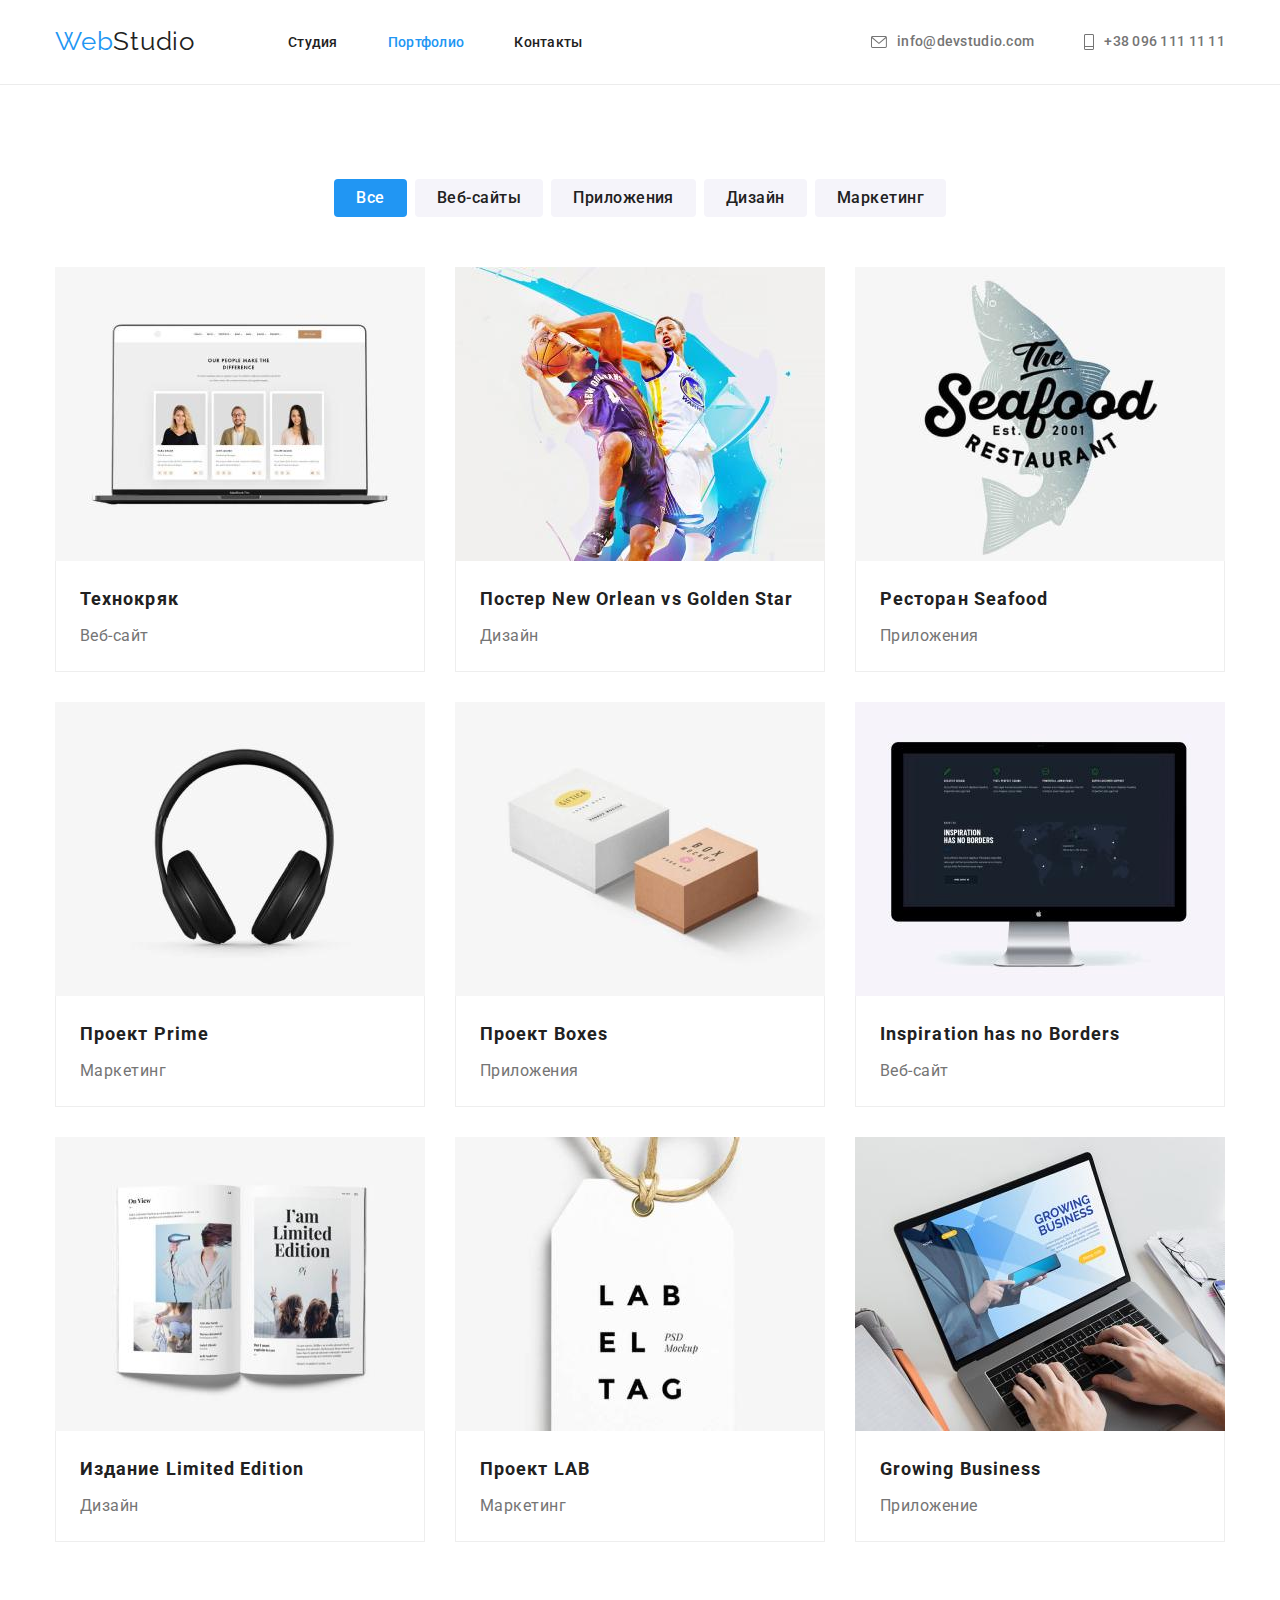
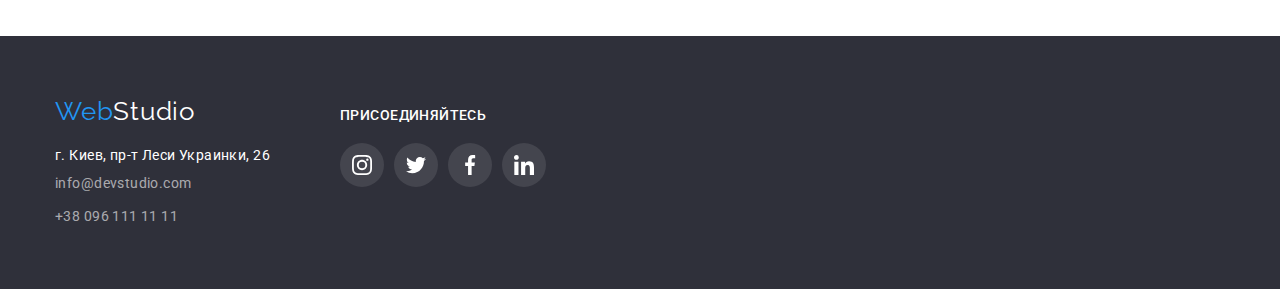
==== portfolio.html @ b247618d "hw5" ====
<!DOCTYPE html>
<html lang="ru">
  <head>
    <meta charset="UTF-8" />
    <meta http-equiv="X-UA-Compatible" content="IE=edge" />
    <meta name="viewport" content="width=device-width, initial-scale=1.0" />
    <title>Портфолио</title>

    <link
      rel="stylesheet"
      href="https://cdnjs.cloudflare.com/ajax/libs/modern-normalize/1.1.0/modern-normalize.min.css"
      integrity="sha512-wpPYUAdjBVSE4KJnH1VR1HeZfpl1ub8YT/NKx4PuQ5NmX2tKuGu6U/JRp5y+Y8XG2tV+wKQpNHVUX03MfMFn9Q=="
      crossorigin="anonymous"
      referrerpolicy="no-referrer"
    />
    <link
      rel="stylesheet"
      href="https://cdnjs.cloudflare.com/ajax/libs/modern-normalize/1.1.0/modern-normalize.css"
      integrity="sha512-Y0MM+V6ymRKN2zStTqzQ227DWhhp4Mzdo6gnlRnuaNCbc+YN/ZH0sBCLTM4M0oSy9c9VKiCvd4Jk44aCLrNS5Q=="
      crossorigin="anonymous"
      referrerpolicy="no-referrer"
    />
    <link rel="preconnect" href="https://fonts.googleapis.com" />
    <link rel="preconnect" href="https://fonts.gstatic.com" crossorigin />
    <link
      href="https://fonts.googleapis.com/css2?family=Raleway:wght@700&family=Roboto:wght@400;500;700;900&display=swap"
      rel="stylesheet"
    />
    <link rel="preconnect" href="https://fonts.gstatic.com" />
    <link rel="stylesheet" href="./css/styles.css" />
  </head>

  <body class="body">
    <header class="page-header">
      <div class="container header-container">
        <!-- Хедер лого -->
        <nav class="site-nav">
          <a href="./index.html" class="header-logo"
            >Web<span class="logo-black">Studio</span></a
          >

          <!-- Навигація -->

          <ul class="site-nav list">
            <li class="menu-item">
              <a href="./index.html" class="link">Студия</a>
            </li>
            <li class="menu-item">
              <a href="./portfolio.html" class="link-current">Портфолио</a>
            </li>
            <li class="menu-item">
              <a href="#contacts" class="link">Контакты</a>
            </li>
          </ul>
        </nav>

        <!-- Контакти хедер -->
        <div class="header-contacts">
          <ul class="contacts">
            <li class="contacts-item">
              <a href="mailto:info@devstudio.com" class="contacts-link">
                <svg class="icon-mail" width="16px" height="12px">
                  <use href="./images/sprite.svg#icon-envelope"></use>
                </svg>
                info@devstudio.com</a
              >
            </li>
            <li class="contacts-item">
              <a href="tel:+380961111111" class="contacts-link">
                <svg class="icon-smartphone" width="10px" height="16px">
                  <use href="./images/sprite.svg#icon-cell"></use>
                </svg>
                +38 096 111 11 11</a
              >
            </li>
          </ul>
        </div>
      </div>
    </header>

    <main>
      <!-- Фільтр -->
      <section class="section">
        <div class="container buttons-container">
          <h1 class="visually-hidden">Портфолио</h1>
          <ul class="buttons">
            <li class="button-btn">
              <button type="button" class="btn-current">Все</button>
            </li>
            <li class="button-btn">
              <button type="button" class="btn">Веб-сайты</button>
            </li>
            <li class="button-btn">
              <button type="button" class="btn">Приложения</button>
            </li>
            <li class="button-btn">
              <button type="button" class="btn">Дизайн</button>
            </li>
            <li class="button-btn">
              <button type="button" class="btn">Маркетинг</button>
            </li>
          </ul>
        </div>

        <div class="container">
          <h2 class="visually-hidden">Наші роботи</h2>
          <ul class="projects">
            <li class="project-content">
              <img
                src="./images/technocrack.jpg"
                alt="Технокряк"
                width="370"
                height="294"
              />
              <div class="project-name">
                <h3 class="project">Технокряк</h3>
                <p class="text-name">Веб-сайт</p>
              </div>
            </li>

            <li class="project-content">
              <img
                src="./images/neworlan.jpg"
                alt="Постер"
                width="370"
                height="294"
              />
              <div class="project-name">
                <h3 class="project">
                  Постер <span lang="en">New Orlean vs Golden Star</span>
                </h3>
                <p class="text-name">Дизайн</p>
              </div>
            </li>

            <li class="project-content">
              <img
                src="./images/seafood.jpg"
                alt="Приложения"
                width="370"
                height="294"
              />
              <div class="project-name">
                <h3 class="project">Ресторан <span lang="en">Seafood</span></h3>
                <p class="text-name">Приложения</p>
              </div>
            </li>

            <li class="project-content">
              <img
                src="./images/prime.jpg"
                alt="Проект Prime"
                width="370"
                height="294"
              />
              <div class="project-name">
                <h3 class="project">Проект <span lang="en">Prime</span></h3>
                <p class="text-name">Маркетинг</p>
              </div>
            </li>

            <li class="project-content">
              <img
                src="./images/boxes.jpg"
                alt="Проект Boxes"
                width="370"
                height="294"
              />
              <div class="project-name">
                <h3 class="project">Проект <span lang="en">Boxes</span></h3>
                <p class="text-name">Приложения</p>
              </div>
            </li>

            <li class="project-content">
              <img
                src="./images/borders.jpg"
                alt="Inspiration has no Borders"
                width="370"
                height="294"
              />
              <div class="project-name">
                <h3 class="project" lang="en">Inspiration has no Borders</h3>
                <p class="text-name">Веб-сайт</p>
              </div>
            </li>

            <li class="project-content">
              <img
                src="./images/limitededition.jpg"
                alt="Издание Limited Edition"
                width="370"
                height="294"
              />
              <div class="project-name">
                <h3 class="project" lang="en">Издание Limited Edition</h3>
                <p class="text-name">Дизайн</p>
              </div>
            </li>

            <li class="project-content">
              <img
                src="./images/lab.jpg"
                alt="Проект LAB"
                width="370"
                height="294"
              />
              <div class="project-name">
                <h3 class="project">Проект <span lang="en">LAB</span></h3>
                <p class="text-name">Маркетинг</p>
              </div>
            </li>

            <li class="project-content">
              <img
                src="./images/business.jpg"
                alt="Growing Business"
                width="370"
                height="294"
              />
              <div class="project-name">
                <h3 class="project" lang="en">Growing Business</h3>
                <p class="text-name">Приложение</p>
              </div>
            </li>
          </ul>
        </div>
      </section>
    </main>

    <!-- Футер -->
    <footer class="page-footer">
      <div class="container footer-info">
        <div>
          <a href="./index.html" class="footer-logo"
            >Web<span class="logo-white">Studio</span></a
          >

          <!-- Адреса -->
          <address class="contacts adress" id="contacts">
            <ul>
              <li class="footer-adress">
                <a class="adress-info" href="/"
                  >г. Киев, пр-т Леси Украинки, 26
                </a>
              </li>
              <li class="footer-adress">
                <a
                  href="mailto:info@devstudio.com"
                  class="footer-contacts contacts-footer"
                  >info@devstudio.com</a
                >
              </li>
              <li class="footer-adress">
                <a href="tel:+380961111111" class="footer-contacts tel"
                  >+38 096 111 11 11</a
                >
              </li>
            </ul>
          </address>
        </div>

        <div class="join-rights">
          <h3 class="join">присоединяйтесь</h3>
          <ul class="footer-social">
            <li class="item-social">
              <a href="" class="link-social">
                <svg class="icon-social" width="20px" height="20px">
                  <use href="./images/sprite.svg#icon-instagram"></use>
                </svg>
              </a>
            </li>

            <li class="item-social">
              <a href="" class="link-social">
                <svg class="icon-social" width="20px" height="20px">
                  <use href="./images/sprite.svg#icon-twitter"></use>
                </svg>
              </a>
            </li>

            <li class="item-social">
              <a href="" class="link-social">
                <svg class="icon-social" width="20px" height="20px">
                  <use href="./images/sprite.svg#icon-facebook"></use>
                </svg>
              </a>
            </li>

            <li class="item-social">
              <a href="" class="link-social">
                <svg class="icon-social" width="20px" height="20px">
                  <use href="./images/sprite.svg#icon-linkedin"></use>
                </svg>
              </a>
            </li>
          </ul>
        </div>
      </div>
    </footer>
  </body>
</html>
---- css/styles.css ----
:root {
  --primary-text-color: #212121;
  --title-text-color: #757575;
  --accent-color: #ffffff;
  --hover-color: #2196f3;
  --time: 250ms;
  --effect: cubic-bezier(0.4, 0, 0.2, 1);
}

/*---------------reset--------------*/
p,
h1,
h2,
h3,
h4,
h5,
h6 {
  margin: 0;
}

ul {
  margin: 0;
  padding: 0;
}

button {
  cursor: pointer;
}

.section {
  padding-top: 94px;
  padding-bottom: 94px;
}

img {
  display: block;
}

/*---------------hidden--------------*/
.visually-hidden {
  position: absolute;
  white-space: nowrap;
  width: 1px;
  height: 1px;
  overflow: hidden;
  border: 0;
  padding: 0;
  clip: rect(0 0 0 0);
  clip-path: inset(50%);
  margin: -1px;
}

/* list-style: none */
.features-list,
.directions,
.team,
.buttons,
.projects,
.site-nav,
.contacts,
.footer-list,
.clients-item,
.social-item,
.footer-adress,
.item-social {
  list-style: none;
}

/*---------------body---------------*/
.body {
  font-family: "Roboto", sans-serif;
  background-color: var(--accent-color);
  color: var(--primary-text-color);
}

.container {
  width: 1200px;
  padding-left: 15px;
  padding-right: 15px;
  margin: 0 auto 0 auto;
}

.header-container,
.site-nav,
.contacts {
  display: flex;
  align-items: center;
}

/*---------------header---------------*/
.header-logo {
  font-family: "Raleway", sans-serif;
  text-decoration: none;
  font-size: 26px;
  line-height: 1.2;
  letter-spacing: 0.03em;
  color: var(--hover-color);
}

.page-header {
  border-bottom: 1px solid #ececec;
}

.logo-black {
  margin-right: 93px;
  transition: color 250ms cubic-bezier(0.4, 0, 0.2, 1);
}

.header-logo {
  padding-top: 24px;
  padding-bottom: 25px;
}

.logo-black {
  color: var(--primary-text-color);
}

.header-logo:hover > .logo-black,
.header-logo:focus > .logo-black,
.footer-logo:hover > .logo-white,
.footer-logo:focus > .logo-white {
  color: var(--hover-color);
}

/* site-nav */
.site-nav .link:hover,
.site-nav .link:focus {
  color: var(--hover-color);
}

.link-current {
  text-decoration: none;
  font-weight: 500;
  font-size: 14px;
  line-height: 1.14;
  letter-spacing: 0.02em;
  color: var(--hover-color);
}

.site-nav .link {
  text-decoration: none;
  font-weight: 500;
  font-size: 14px;
  line-height: 1.14;
  letter-spacing: 0.02em;
  color: var(--primary-text-color);
  transition: color 250ms cubic-bezier(0.4, 0, 0.2, 1);
}

.menu-item,
.contacts-item:not(:last-child) {
  margin-right: 50px;
}

.navigation {
  padding-top: 32px;
  padding-bottom: 32px;
}

/* contacts-link */
.contacts-link:hover,
.contacts-link:focus {
  text-decoration: none;
  color: var(--hover-color);
}
.contacts-link {
  display: flex;
  align-items: center;
  justify-content: center;
  text-decoration: none;
  font-weight: 500;
  font-size: 14px;
  line-height: 1.14;
  letter-spacing: 0.02em;
  color: var(--title-text-color);
}

.header-contacts {
  margin-left: auto;
  padding-top: 34px;
  padding-bottom: 34px;
}

/*---------------hero---------------*/
.hero-title {
  font-weight: 900;
  font-size: 44px;
  line-height: 1.36;
  letter-spacing: 0.06em;
  text-transform: uppercase;
  color: var(--accent-color);
}

.hero-title {
  margin-bottom: 30px;
}

.hero {
  max-width: 1600px;
  height: 600px;
  margin: 0 auto;
  background: #2f303a;
  background-image: linear-gradient(
      to right,
      rgba(47, 48, 58, 0.4),
      rgba(47, 48, 58, 0.4)
    ),
    url("../images/hero.jpg");
  background-repeat: no-repeat;
  background-position: center;
  background-size: cover;
}

.hero {
  padding-top: 200px;
  padding-bottom: 200px;
  text-align: center;
}

/* button */
.button-hero {
  font-family: inherit;
  font-weight: 700;
  font-size: 16px;
  line-height: 1.87;
  letter-spacing: 0.06em;
  border: none;
  color: var(--accent-color);
  background: var(--hover-color);
  box-shadow: 0px 4px 4px rgba(0, 0, 0, 0.15);
  border-radius: 4px;
  width: 200px;
  height: 50px;
  left: 700px;
  top: 430px;
}

.button-hero {
  align-content: center;
  padding-top: 10px;
  padding-right: 32px;
  padding-bottom: 10px;
  padding-left: 32px;
  width: auto;
}

.button-hero:hover,
.button-hero:focus {
  font-size: 16px;
  line-height: 1.87;
  letter-spacing: 0.06em;
  background: #188ce8;
  box-shadow: 0px 4px 4px rgba(0, 0, 0, 0.15);
  border-radius: 4px;
}

/*---------------features---------------*/
.features-list .title-features {
  font-weight: bold;
  font-size: 14px;
  line-height: 1.14;
  letter-spacing: 0.03em;
  text-transform: uppercase;
  color: var(--primary-text-color);
}

.features-list .text {
  font-size: 14px;
  line-height: 1.71;
  letter-spacing: 0.03em;
  color: var(--title-text-color);
}

.features-list {
  display: flex;
  margin-left: -30px;
}

.text-features {
  flex-basis: calc(100% / 4 - 30px);
  margin-left: 30px;
}

.text-features,
.text {
  width: 270px;
  padding-bottom: 0;
}

/* section */
.section-title {
  font-size: 36px;
  line-height: 1.16;
  letter-spacing: 0.03em;
  color: var(--primary-text-color);
}

.title-features {
  margin-bottom: 10px;
}

.section-title {
  display: flex;
  justify-content: center;
  margin-bottom: 50px;
}

.directions {
  display: flex;
  margin-left: -30px;
}

.directions-title {
  padding-top: 0;
}

.directions-images {
  flex-basis: calc(100% / 3 - 370px);
  margin-left: 30px;
}

/* team */
.team .title {
  font-weight: 500;
  font-size: 16px;
  line-height: 1.18;
  letter-spacing: 0.03em;
  color: var(--primary-text-color);
}

.team .text {
  text-align: center;
}

.title {
  text-align: center;
  margin-bottom: 10px;
}

.team {
  display: flex;
  margin-left: -30px;
}

.team-info {
  padding-top: 30px;
  padding-bottom: 30px;
}

.team-images {
  flex-basis: calc(100% / 4 - 270px);
  margin-left: 30px;
  background: #ffffff;
  box-shadow: 0px 1px 3px rgba(0, 0, 0, 0.12), 0px 1px 1px rgba(0, 0, 0, 0.14),
    0px 2px 1px rgba(0, 0, 0, 0.2);
  border-radius: 0px 0px 4px 4px;
}

.team .text,
.text-name {
  font-size: 16px;
  line-height: 0.84;
  letter-spacing: 0.03em;
  color: var(--title-text-color);
}

.section-team {
  background: #f5f4fa;
}

/*---------------portfolio---------------*/
/* button */
.btn {
  font-family: inherit;
  font-weight: 500;
  font-size: 16px;
  line-height: 1.63;
  letter-spacing: 0.03em;
  border: none;
  color: var(--primary-text-color);
  background: #f5f4fa;
  border-radius: 4px;
}

.btn,
.btn-current {
  padding-top: 6px;
  padding-bottom: 6px;
  padding-left: 22px;
  padding-right: 22px;
}

.btn-current {
  font-family: inherit;
  font-weight: 500;
  font-size: 16px;
  line-height: 1.62;
  text-align: center;
  letter-spacing: 0.03em;
  border: none;
  color: var(--accent-color);
  background: var(--hover-color);
  border-radius: 4px;
  width: 73px;
  height: 38px;
  left: 495px;
  top: 174px;
}

.btn:hover,
.btn:focus,
.btn-current:hover,
.btn-current:focus {
  color: var(--accent-color);
  background: var(--hover-color);
  box-shadow: 0px 3px 1px rgba(0, 0, 0, 0.1), 0px 1px 2px rgba(0, 0, 0, 0.08),
    0px 2px 2px rgba(0, 0, 0, 0.12);
  border-radius: 4px;
}

.buttons {
  display: flex;
  justify-content: center;
  margin-bottom: 50px;
}

.button-btn:not(:last-child) {
  margin-right: 8px;
}

/* projects */

.project-content:hover {
  box-shadow: 0px 1px 1px rgba(0, 0, 0, 0.12), 0px 4px 4px rgba(0, 0, 0, 0.06),
    1px 4px 6px rgba(0, 0, 0, 0.16);
}

.project {
  font-size: 18px;
  line-height: 2;
  letter-spacing: 0.06em;
  margin-bottom: 4px;
}

.projects .text,
.text-name {
  font-size: 16px;
  line-height: 1.87;
  letter-spacing: 0.03em;
  color: var(--title-text-color);
}

.projects {
  display: flex;
  flex-wrap: wrap;
  margin-left: -30px;
  margin-top: -30px;
}

.project-content {
  flex-basis: calc((100% - 3 * 30px) / 9);
  margin-left: 30px;
  margin-top: 30px;
}

.project-name {
  padding-left: 24px;
  padding-top: 20px;
  padding-right: 24px;
  padding-bottom: 20px;
  border-right: 1px solid #eeeeee;
  border-bottom: 1px solid #eeeeee;
  border-left: 1px solid #eeeeee;
  background: #ffffff;
}

/*---------------footer--------------*/
.footer-logo {
  font-family: "Raleway", sans-serif;
  text-decoration: none;
  font-size: 26px;
  line-height: 1.2;
  letter-spacing: 0.03em;
  color: var(--hover-color);
}

.logo-white {
  color: var(--accent-color);
}

.page-footer {
  background: #2f303a;
  padding-top: 60px;
  padding-bottom: 60px;
}

/* address */
.contacts {
  font-style: normal;
  font-size: 14px;
  line-height: 1.71;
  letter-spacing: 0.03em;
  color: var(--accent-color);
}

.footer-contacts {
  text-decoration: none;
  font-style: normal;
  font-size: 14px;
  line-height: 1.71;
  letter-spacing: 0.03em;
  color: rgba(255, 255, 255, 0.6);
}

.footer-contacts:hover,
.footer-contacts:focus {
  text-decoration: none;
  color: var(--hover-color);
}

.footer-logo {
  display: flex;
  margin-bottom: 20px;
}

.contacts .adress {
  display: flex;
  margin-bottom: 9px;
}

.footer-adress {
  display: flex;
  flex-direction: column;
}

.contacts-footer {
  margin-bottom: 9px;
}

.contacts .adress {
  display: inline-block;
}

.adress-info {
  margin-bottom: 9px;
  text-decoration: none;
  font-size: 14px;
  line-height: 1.17;
  letter-spacing: 0.03em;
  color: #ffffff;
}

.adress-info:hover,
.adress-info:focus {
  color: var(--hover-color);
}

/*---------------sprites-styles-------------*/

/* icon footer */
.icon-mail,
.icon-smartphone {
  fill: currentColor;
  margin-right: 10px;
}

.section-icons {
  width: 270px;
  height: 120px;
  background-color: #f5f4fa;
  border-radius: 4px;
  display: block;
  margin-bottom: 30px;
  display: flex;
  justify-content: center;
  align-items: center;
}

/* clients */

.clients-list {
  display: flex;
}

.clients-item:not(:last-child) {
  margin-right: 30px;
}

.clients-after-items {
  width: 170px;
  height: 92px;
  border: 1px solid #afb1b8;
  border-radius: 4px;
  background-position: center;
  background-size: 106px;
  background-repeat: no-repeat;
}

.clients-after-items:hover,
.clients-after-items:focus {
  border-color: var(--hover-color);
}

.clients-link {
  width: 100%;
  height: 100%;
  display: flex;
  align-items: center;
  justify-content: center;
  fill: #afb1b8;
}

.clients-link:hover,
.clients-link:focus {
  fill: var(--hover-color);
}

/* social networks */

.team-social {
  display: flex;
  align-items: center;
  margin-top: 16px;
  padding-left: 32px;
  padding-right: 32px;
}

.social-item {
  width: 44px;
  height: 44px;
}

.social-link {
  width: 100%;
  height: 100%;
  display: block;
  border-radius: 50%;
  display: flex;
  align-items: center;
  justify-content: center;
}

.social-icon {
  fill: #afb1b8;
}

.social-item:not(:last-child) {
  margin-right: 10px;
}

.social-link:hover,
.social-link:focus {
  background-color: var(--hover-color);
}

.social-link:hover .social-icon,
.social-link:focus .social-icon {
  fill: var(--accent-color);
}

/* footer socials */

.join {
  font-weight: 500;
  font-size: 14px;
  line-height: 16px;
  letter-spacing: 0.03em;
  text-transform: uppercase;
  color: #ffffff;
  margin-bottom: 20px;
}

.footer-info {
  display: flex;
  align-items: baseline;
}

.footer-social {
  display: flex;
  align-items: center;
}

.join-rights {
  margin-left: 70px;
}

.link-social {
  width: 100%;
  height: 100%;
  display: block;
  border-radius: 50%;
  display: flex;
  align-items: center;
  justify-content: center;
  background-color: rgba(255, 255, 255, 0.1);
}

.link-social:hover,
.link-social:focus {
  background-color: var(--hover-color);
}

.link-social:hover .icon-social,
.link-social:focus .icon-social {
  fill: var(--accent-color);
}

.icon-social {
  fill: var(--accent-color);
}

.item-social:not(:last-child) {
  margin-right: 10px;
}

.item-social {
  width: 44px;
  height: 44px;
}
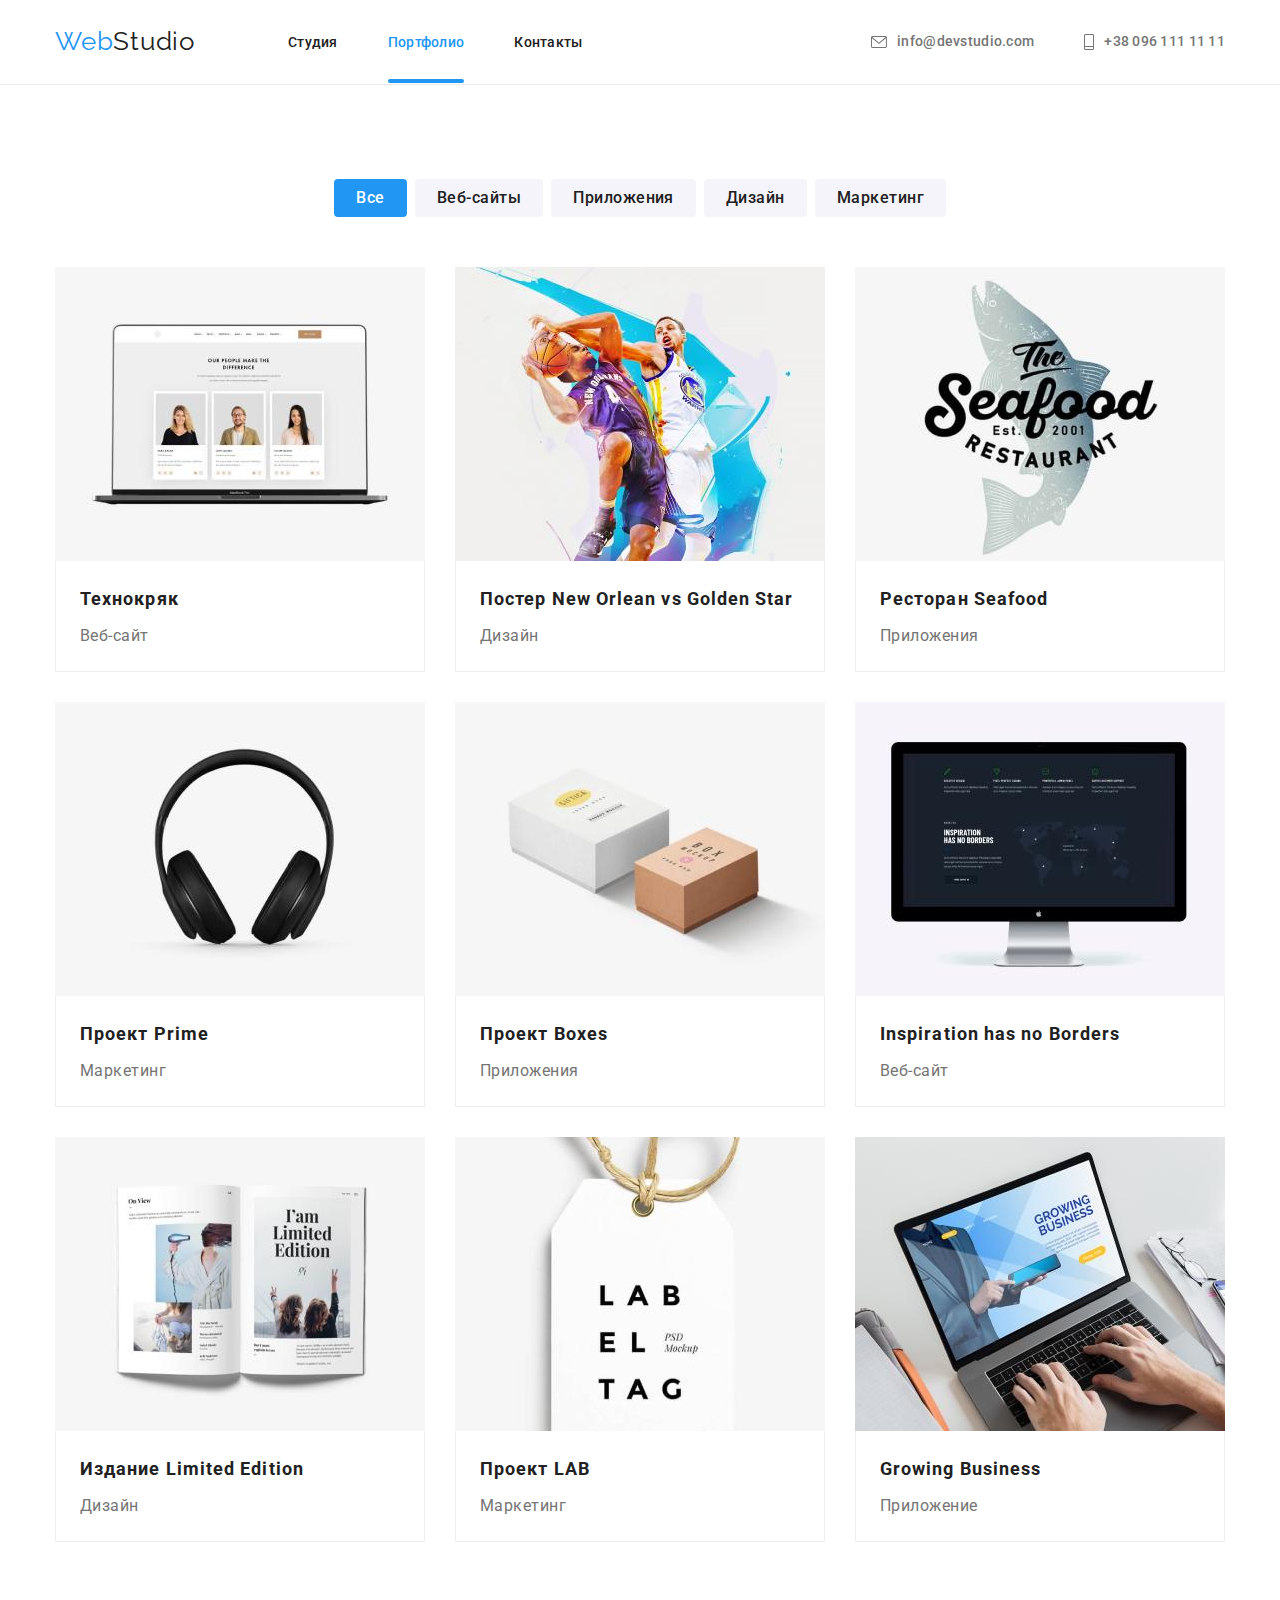
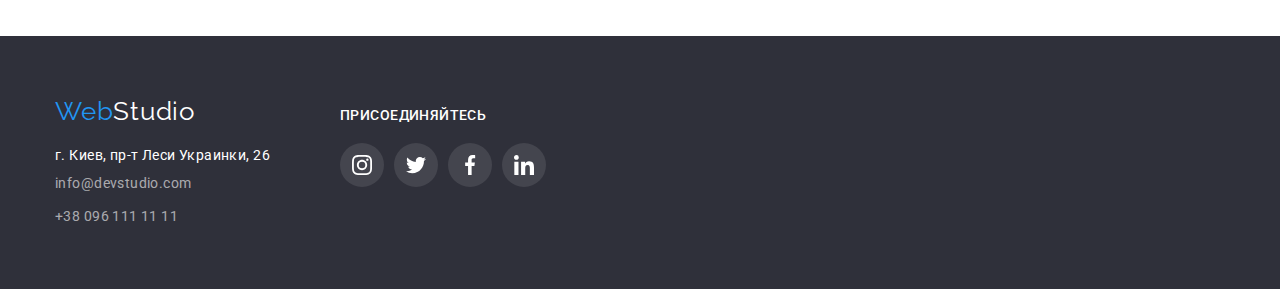
==== commit e2cfb86d: "стилізація current" ====
--- a/portfolio.html
+++ b/portfolio.html
@@ -46,7 +46,9 @@
               <a href="./index.html" class="link">Студия</a>
             </li>
             <li class="menu-item">
-              <a href="./portfolio.html" class="link-current">Портфолио</a>
+              <a href="./portfolio.html" class="link-current current"
+                >Портфолио</a
+              >
             </li>
             <li class="menu-item">
               <a href="#contacts" class="link">Контакты</a>
@@ -106,12 +108,19 @@
           <h2 class="visually-hidden">Наші роботи</h2>
           <ul class="projects">
             <li class="project-content">
-              <img
-                src="./images/technocrack.jpg"
-                alt="Технокряк"
-                width="370"
-                height="294"
-              />
+              <div class="title-info-project">
+                <img
+                  src="./images/technocrack.jpg"
+                  alt="Технокряк"
+                  width="370"
+                  height="294"
+                />
+                <p class="project-info-title">
+                  Технокряк это современная площадка распространения
+                  коронавируса. Компании используют эту платформу для цифрового
+                  шпионажа и атак на защищённые сервера конкурентов.
+                </p>
+              </div>
               <div class="project-name">
                 <h3 class="project">Технокряк</h3>
                 <p class="text-name">Веб-сайт</p>
@@ -119,12 +128,19 @@
             </li>
 
             <li class="project-content">
-              <img
-                src="./images/neworlan.jpg"
-                alt="Постер"
-                width="370"
-                height="294"
-              />
+              <div class="title-info-project">
+                <img
+                  src="./images/neworlan.jpg"
+                  alt="Постер"
+                  width="370"
+                  height="294"
+                />
+                <p class="project-info-title">
+                  Технокряк это современная площадка распространения
+                  коронавируса. Компании используют эту платформу для цифрового
+                  шпионажа и атак на защищённые сервера конкурентов.
+                </p>
+              </div>
               <div class="project-name">
                 <h3 class="project">
                   Постер <span lang="en">New Orlean vs Golden Star</span>
@@ -134,12 +150,19 @@
             </li>
 
             <li class="project-content">
-              <img
-                src="./images/seafood.jpg"
-                alt="Приложения"
-                width="370"
-                height="294"
-              />
+              <div class="title-info-project">
+                <img
+                  src="./images/seafood.jpg"
+                  alt="Приложения"
+                  width="370"
+                  height="294"
+                />
+                <p class="project-info-title">
+                  Технокряк это современная площадка распространения
+                  коронавируса. Компании используют эту платформу для цифрового
+                  шпионажа и атак на защищённые сервера конкурентов.
+                </p>
+              </div>
               <div class="project-name">
                 <h3 class="project">Ресторан <span lang="en">Seafood</span></h3>
                 <p class="text-name">Приложения</p>
@@ -147,12 +170,19 @@
             </li>
 
             <li class="project-content">
-              <img
-                src="./images/prime.jpg"
-                alt="Проект Prime"
-                width="370"
-                height="294"
-              />
+              <div class="title-info-project">
+                <img
+                  src="./images/prime.jpg"
+                  alt="Проект Prime"
+                  width="370"
+                  height="294"
+                />
+                <p class="project-info-title">
+                  Технокряк это современная площадка распространения
+                  коронавируса. Компании используют эту платформу для цифрового
+                  шпионажа и атак на защищённые сервера конкурентов.
+                </p>
+              </div>
               <div class="project-name">
                 <h3 class="project">Проект <span lang="en">Prime</span></h3>
                 <p class="text-name">Маркетинг</p>
@@ -160,12 +190,19 @@
             </li>
 
             <li class="project-content">
-              <img
-                src="./images/boxes.jpg"
-                alt="Проект Boxes"
-                width="370"
-                height="294"
-              />
+              <div class="title-info-project">
+                <img
+                  src="./images/boxes.jpg"
+                  alt="Проект Boxes"
+                  width="370"
+                  height="294"
+                />
+                <p class="project-info-title">
+                  Технокряк это современная площадка распространения
+                  коронавируса. Компании используют эту платформу для цифрового
+                  шпионажа и атак на защищённые сервера конкурентов.
+                </p>
+              </div>
               <div class="project-name">
                 <h3 class="project">Проект <span lang="en">Boxes</span></h3>
                 <p class="text-name">Приложения</p>
@@ -173,12 +210,19 @@
             </li>
 
             <li class="project-content">
-              <img
-                src="./images/borders.jpg"
-                alt="Inspiration has no Borders"
-                width="370"
-                height="294"
-              />
+              <div class="title-info-project">
+                <img
+                  src="./images/borders.jpg"
+                  alt="Inspiration has no Borders"
+                  width="370"
+                  height="294"
+                />
+                <p class="project-info-title">
+                  Технокряк это современная площадка распространения
+                  коронавируса. Компании используют эту платформу для цифрового
+                  шпионажа и атак на защищённые сервера конкурентов.
+                </p>
+              </div>
               <div class="project-name">
                 <h3 class="project" lang="en">Inspiration has no Borders</h3>
                 <p class="text-name">Веб-сайт</p>
@@ -186,12 +230,19 @@
             </li>
 
             <li class="project-content">
-              <img
-                src="./images/limitededition.jpg"
-                alt="Издание Limited Edition"
-                width="370"
-                height="294"
-              />
+              <div class="title-info-project">
+                <img
+                  src="./images/limitededition.jpg"
+                  alt="Издание Limited Edition"
+                  width="370"
+                  height="294"
+                />
+                <p class="project-info-title">
+                  Технокряк это современная площадка распространения
+                  коронавируса. Компании используют эту платформу для цифрового
+                  шпионажа и атак на защищённые сервера конкурентов.
+                </p>
+              </div>
               <div class="project-name">
                 <h3 class="project" lang="en">Издание Limited Edition</h3>
                 <p class="text-name">Дизайн</p>
@@ -199,12 +250,19 @@
             </li>
 
             <li class="project-content">
-              <img
-                src="./images/lab.jpg"
-                alt="Проект LAB"
-                width="370"
-                height="294"
-              />
+              <div class="title-info-project">
+                <img
+                  src="./images/lab.jpg"
+                  alt="Проект LAB"
+                  width="370"
+                  height="294"
+                />
+                <p class="project-info-title">
+                  Технокряк это современная площадка распространения
+                  коронавируса. Компании используют эту платформу для цифрового
+                  шпионажа и атак на защищённые сервера конкурентов.
+                </p>
+              </div>
               <div class="project-name">
                 <h3 class="project">Проект <span lang="en">LAB</span></h3>
                 <p class="text-name">Маркетинг</p>
@@ -212,12 +270,19 @@
             </li>
 
             <li class="project-content">
-              <img
-                src="./images/business.jpg"
-                alt="Growing Business"
-                width="370"
-                height="294"
-              />
+              <div class="title-info-project">
+                <img
+                  src="./images/business.jpg"
+                  alt="Growing Business"
+                  width="370"
+                  height="294"
+                />
+                <p class="project-info-title">
+                  Технокряк это современная площадка распространения
+                  коронавируса. Компании используют эту платформу для цифрового
+                  шпионажа и атак на защищённые сервера конкурентов.
+                </p>
+              </div>
               <div class="project-name">
                 <h3 class="project" lang="en">Growing Business</h3>
                 <p class="text-name">Приложение</p>
--- a/css/styles.css
+++ b/css/styles.css
@@ -3,8 +3,6 @@
   --title-text-color: #757575;
   --accent-color: #ffffff;
   --hover-color: #2196f3;
-  --time: 250ms;
-  --effect: cubic-bezier(0.4, 0, 0.2, 1);
 }
 
 /*---------------reset--------------*/
@@ -88,6 +86,7 @@
 }
 
 /*---------------header---------------*/
+
 .header-logo {
   font-family: "Raleway", sans-serif;
   text-decoration: none;
@@ -137,6 +136,17 @@
   color: var(--hover-color);
 }
 
+.current:after {
+  content: "";
+  width: 100%;
+  position: absolute;
+  height: 4px;
+  background: #2196f3;
+  border-radius: 2px;
+  bottom: -32px;
+  left: 0;
+}
+
 .site-nav .link {
   text-decoration: none;
   font-weight: 500;
@@ -150,6 +160,10 @@
 .menu-item,
 .contacts-item:not(:last-child) {
   margin-right: 50px;
+}
+
+.menu-item {
+  position: relative;
 }
 
 .navigation {
@@ -173,6 +187,7 @@
   line-height: 1.14;
   letter-spacing: 0.02em;
   color: var(--title-text-color);
+  transition: color 250ms cubic-bezier(0.4, 0, 0.2, 1);
 }
 
 .header-contacts {
@@ -233,6 +248,8 @@
   height: 50px;
   left: 700px;
   top: 430px;
+  transition: color 250ms cubic-bezier(0.4, 0, 0.2, 1),
+    background-color 250ms cubic-bezier(0.4, 0, 0.2, 1);
 }
 
 .button-hero {
@@ -305,6 +322,26 @@
   margin-bottom: 50px;
 }
 
+.directions-name {
+  font-size: 14px;
+  line-height: 1.14;
+  text-align: center;
+  letter-spacing: 0.03em;
+  text-transform: uppercase;
+  background: rgba(47, 48, 58, 0.8);
+  color: #ffffff;
+  bottom: 0;
+  left: 0;
+  padding-top: 27px;
+  padding-bottom: 27px;
+  position: absolute;
+  width: 100%;
+}
+
+.directions-info {
+  position: relative;
+}
+
 .directions {
   display: flex;
   margin-left: -30px;
@@ -380,6 +417,9 @@
   color: var(--primary-text-color);
   background: #f5f4fa;
   border-radius: 4px;
+  transition: color 250ms cubic-bezier(0.4, 0, 0.2, 1),
+    box-shadow 250ms cubic-bezier(0.4, 0, 0.2, 1),
+    background-color 250ms cubic-bezier(0.4, 0, 0.2, 1);
 }
 
 .btn,
@@ -405,6 +445,7 @@
   height: 38px;
   left: 495px;
   top: 174px;
+  transition: box-shadow 250ms cubic-bezier(0.4, 0, 0.2, 1);
 }
 
 .btn:hover,
@@ -435,6 +476,29 @@
     1px 4px 6px rgba(0, 0, 0, 0.16);
 }
 
+.project-info-title {
+  font-size: 18px;
+  line-height: 1.55;
+  letter-spacing: 0.03em;
+  color: #ffffff;
+  position: absolute;
+  top: 0;
+  left: 0;
+  background-color: rgba(33, 150, 243, 0.9);
+  padding-top: 63px;
+  padding-bottom: 63px;
+  padding-left: 24px;
+  padding-right: 24px;
+  height: 100%;
+  transform: translateY(100%);
+  transition: transform 250ms cubic-bezier(0.4, 0, 0.2, 1);
+}
+
+.title-info-project {
+  position: relative;
+  overflow: hidden;
+}
+
 .project {
   font-size: 18px;
   line-height: 2;
@@ -442,6 +506,10 @@
   margin-bottom: 4px;
 }
 
+.project-content:hover .project-info-title {
+  transform: translateY(0);
+}
+
 .projects .text,
 .text-name {
   font-size: 16px;
@@ -461,6 +529,7 @@
   flex-basis: calc((100% - 3 * 30px) / 9);
   margin-left: 30px;
   margin-top: 30px;
+  transition: box-shadow 250ms cubic-bezier(0.4, 0, 0.2, 1);
 }
 
 .project-name {
@@ -474,7 +543,7 @@
   background: #ffffff;
 }
 
-/*---------------footer--------------*/
+/*---------------footer-------------*/
 .footer-logo {
   font-family: "Raleway", sans-serif;
   text-decoration: none;
@@ -486,6 +555,7 @@
 
 .logo-white {
   color: var(--accent-color);
+  transition: color 250ms cubic-bezier(0.4, 0, 0.2, 1);
 }
 
 .page-footer {
@@ -510,6 +580,7 @@
   line-height: 1.71;
   letter-spacing: 0.03em;
   color: rgba(255, 255, 255, 0.6);
+  transition: color 250ms cubic-bezier(0.4, 0, 0.2, 1);
 }
 
 .footer-contacts:hover,
@@ -548,6 +619,7 @@
   line-height: 1.17;
   letter-spacing: 0.03em;
   color: #ffffff;
+  transition: color 250ms cubic-bezier(0.4, 0, 0.2, 1);
 }
 
 .adress-info:hover,
@@ -594,6 +666,7 @@
   background-position: center;
   background-size: 106px;
   background-repeat: no-repeat;
+  transition: border-color 250ms cubic-bezier(0.4, 0, 0.2, 1);
 }
 
 .clients-after-items:hover,
@@ -608,6 +681,7 @@
   align-items: center;
   justify-content: center;
   fill: #afb1b8;
+  transition: fill 250ms cubic-bezier(0.4, 0, 0.2, 1);
 }
 
 .clients-link:hover,
@@ -638,10 +712,13 @@
   display: flex;
   align-items: center;
   justify-content: center;
+  transition: fill 250ms cubic-bezier(0.4, 0, 0.2, 1),
+    background-color 250ms cubic-bezier(0.4, 0, 0.2, 1);
 }
 
 .social-icon {
   fill: #afb1b8;
+  transition: fill 250ms cubic-bezier(0.4, 0, 0.2, 1);
 }
 
 .social-item:not(:last-child) {
@@ -693,6 +770,7 @@
   align-items: center;
   justify-content: center;
   background-color: rgba(255, 255, 255, 0.1);
+  transition: background-color 250ms cubic-bezier(0.4, 0, 0.2, 1);
 }
 
 .link-social:hover,
@@ -717,3 +795,47 @@
   width: 44px;
   height: 44px;
 }
+
+.backdrop {
+  width: 100vw;
+  height: 100vh;
+  background-color: rgba(0, 0, 0, 0.2);
+  position: fixed;
+  top: 0;
+  transition: opacity 250ms cubic-bezier(0.4, 0, 0.2, 1),
+    visibility 250ms cubic-bezier(0.4, 0, 0.2, 1);
+}
+
+.backdrop.is-hidden .modal {
+}
+
+.modal {
+  position: absolute;
+  width: 528px;
+  min-height: 581px;
+  background: #ffffff;
+  box-shadow: 0px 1px 3px rgba(0, 0, 0, 0.12), 0px 1px 1px rgba(0, 0, 0, 0.14),
+    0px 2px 1px rgba(0, 0, 0, 0.2);
+  border-radius: 4px;
+  top: 50%;
+  left: 50%;
+  transform: translate(-50%, -50%);
+}
+
+.modal-btn {
+  background: #ffffff;
+  border: 1px solid rgba(0, 0, 0, 0.1);
+  border-radius: 50%;
+  box-sizing: border-box;
+  width: 30px;
+  height: 30px;
+  position: absolute;
+  top: 8px;
+  right: 8px;
+}
+
+.backdrop.is-hidden {
+  visibility: hidden;
+  opacity: 0;
+  pointer-events: none;
+}
